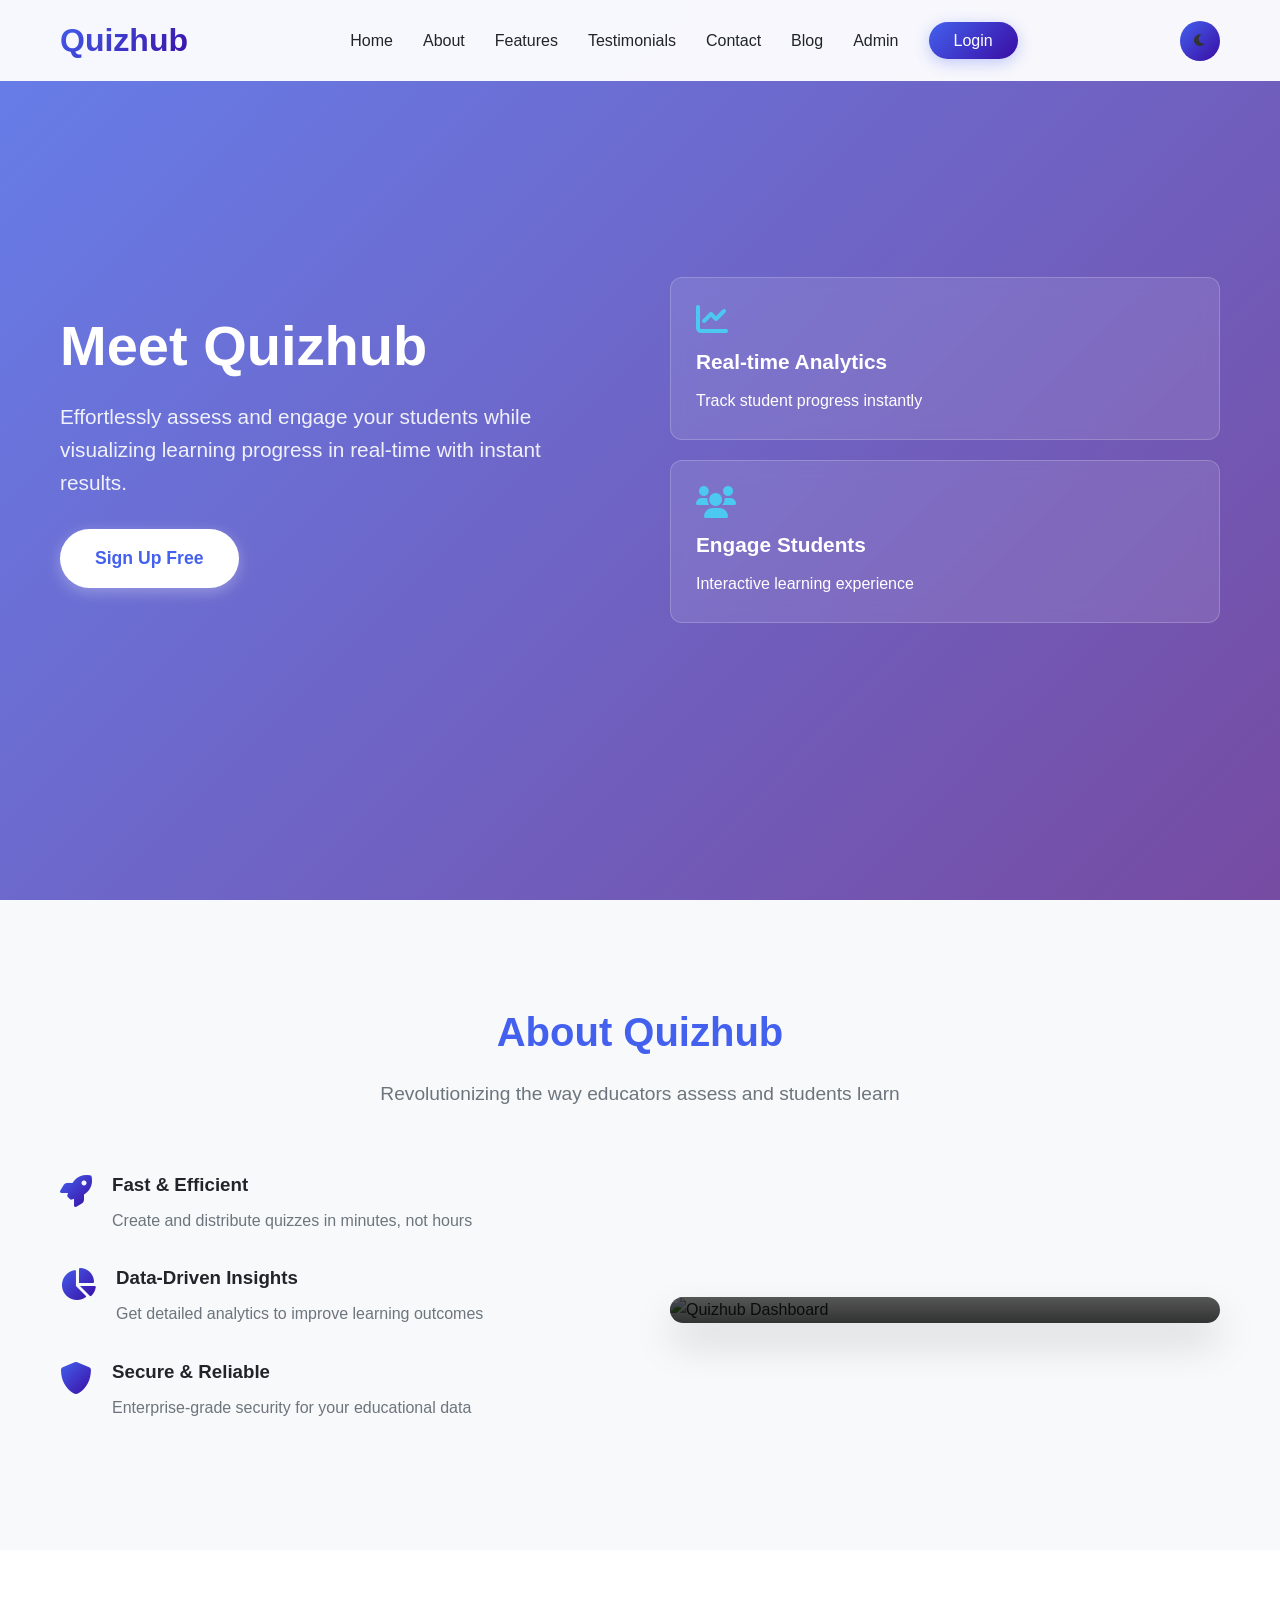
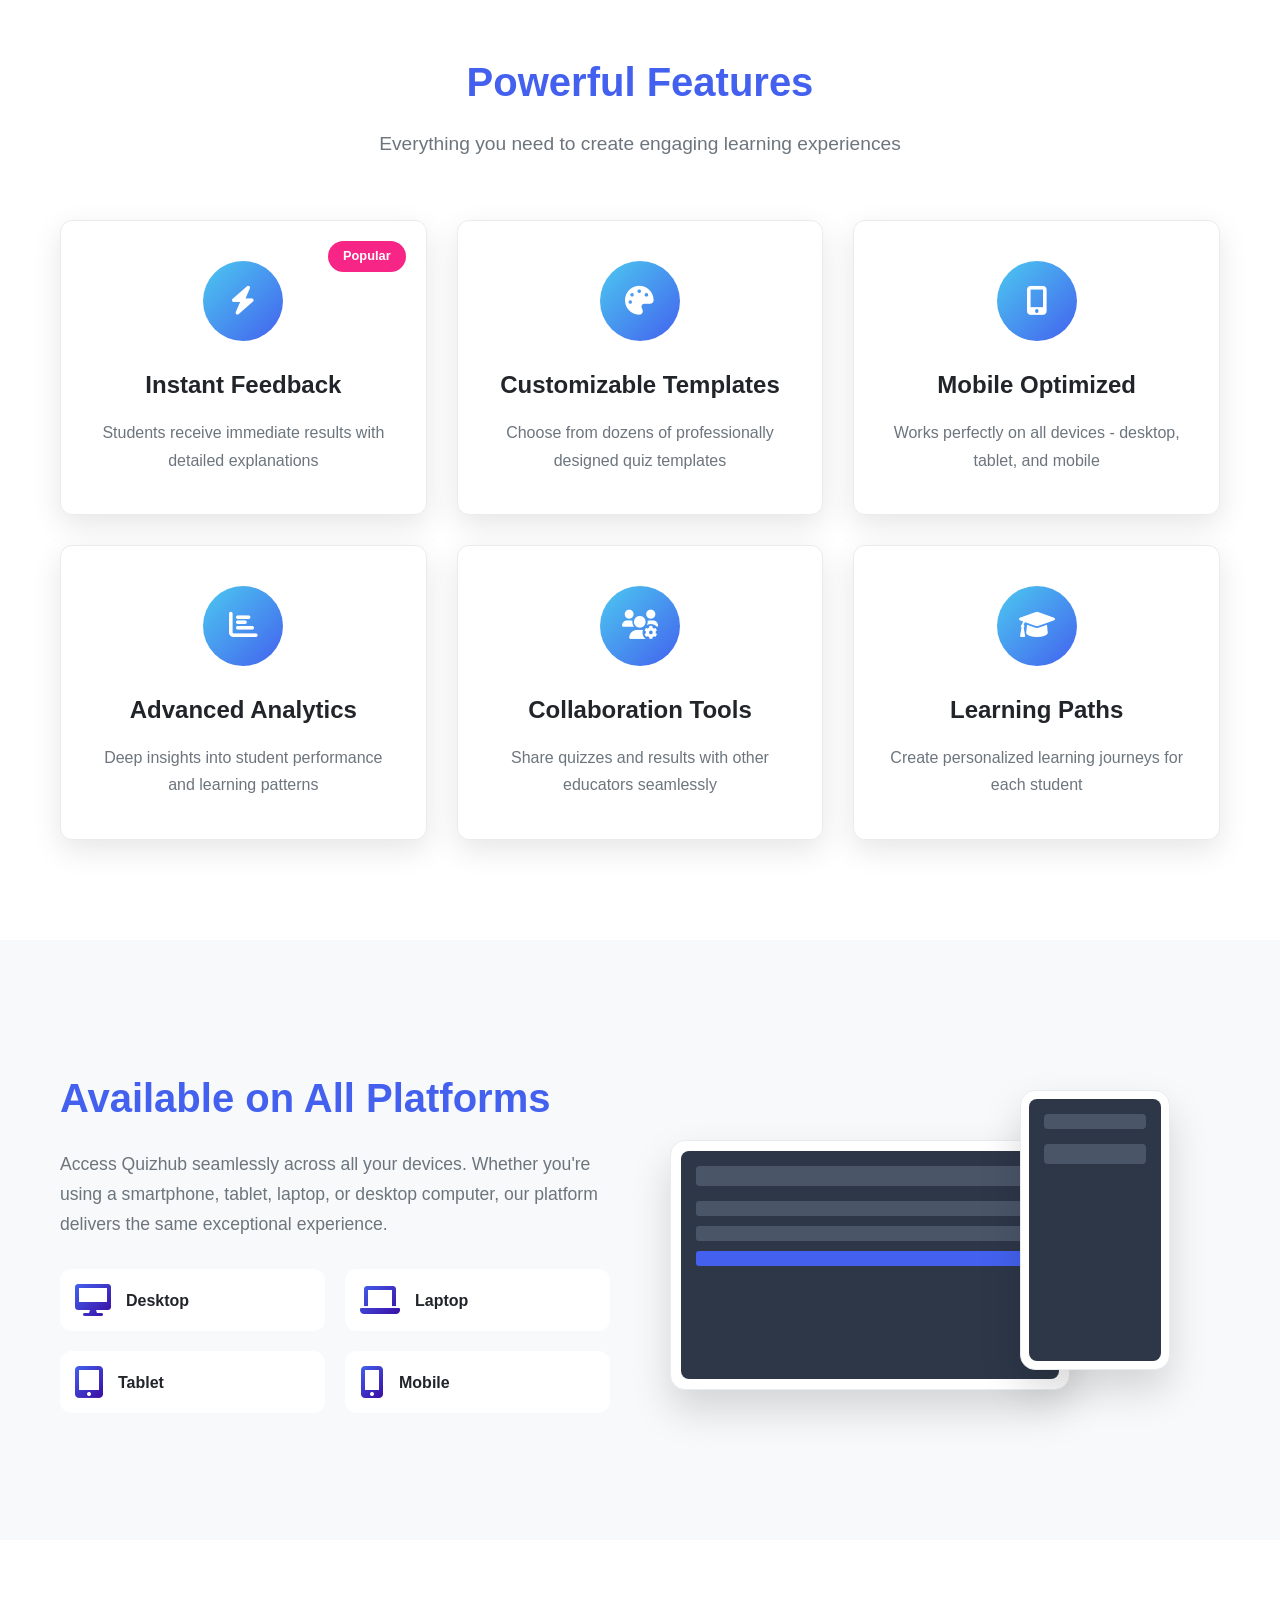
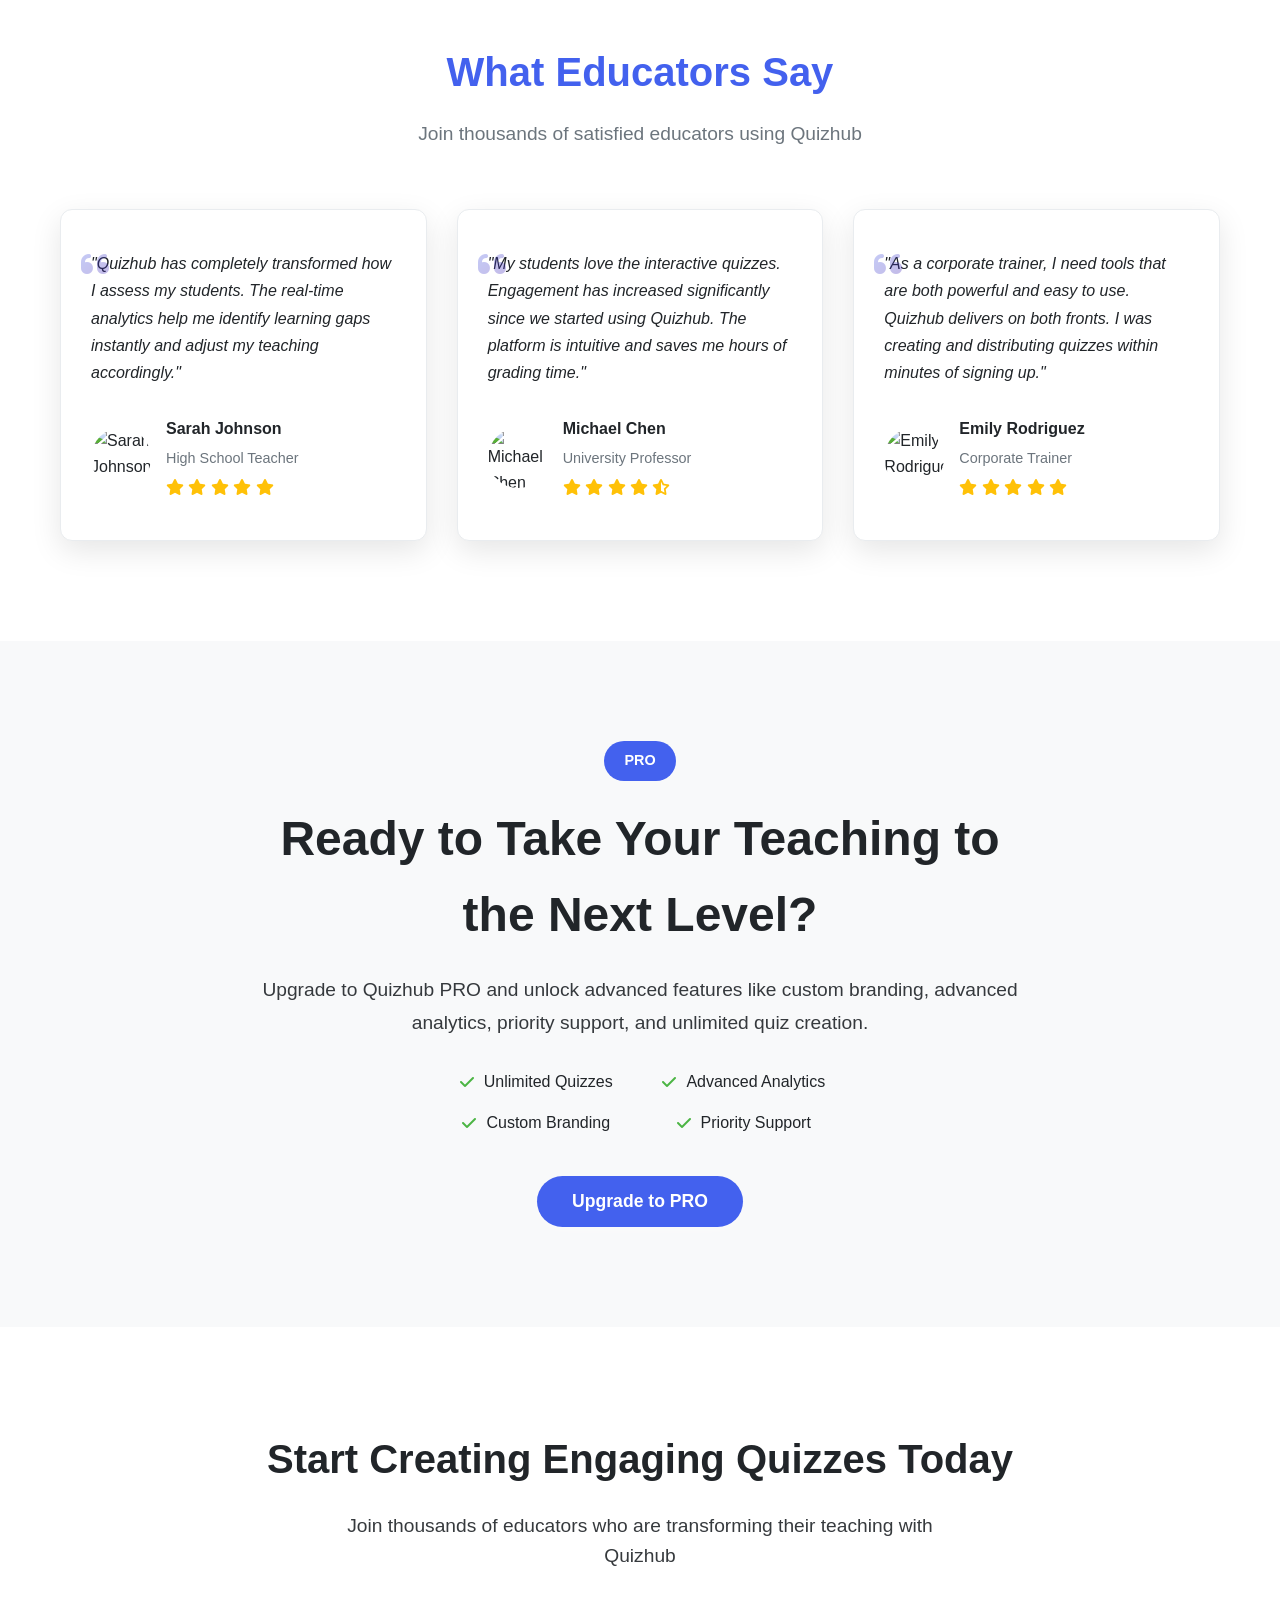
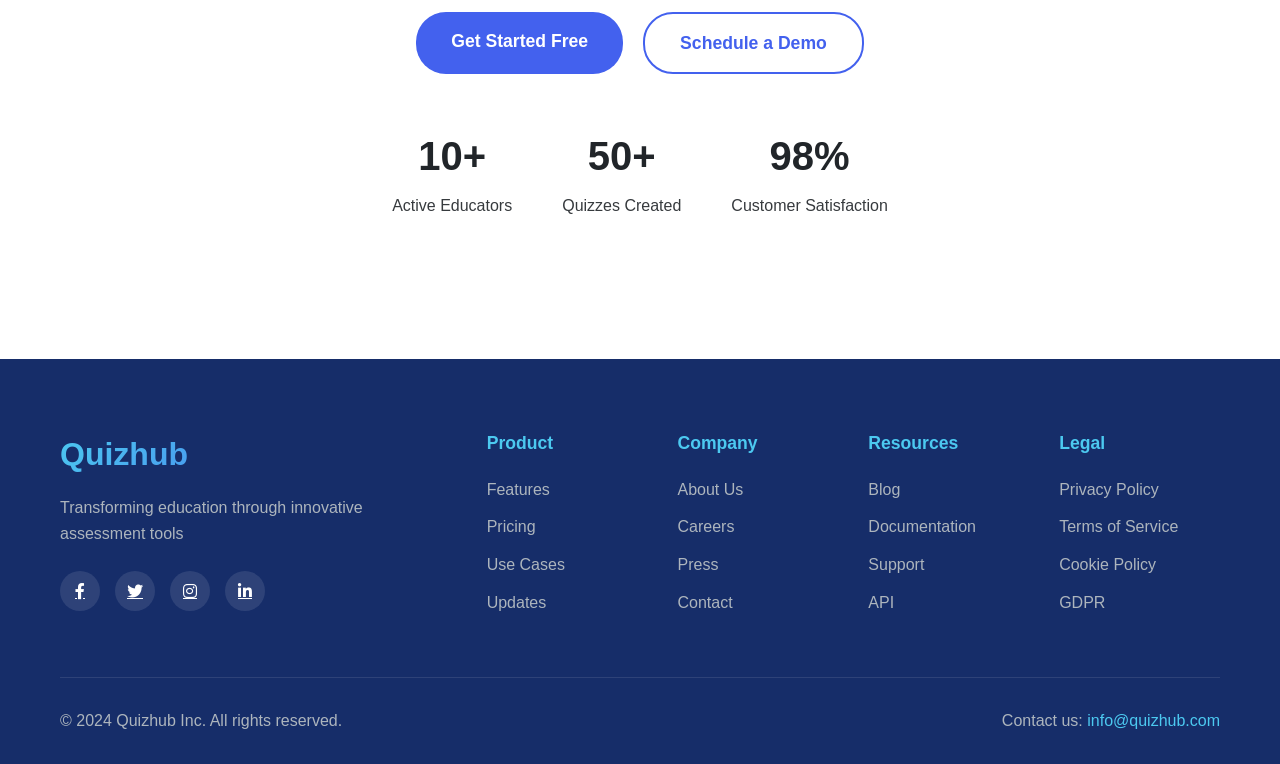
==== index/index.html @ 5fc50572 "Change the design and features of quizportal" ====
<!DOCTYPE html>
<html lang="en">
<head>
    <meta charset="UTF-8">
    <meta name="viewport" content="width=device-width, initial-scale=1.0">
    <title>Quizhub - Your Online Quiz Platform</title>
    <link rel="stylesheet" href="styles.css">
    <link rel="stylesheet" href="https://cdnjs.cloudflare.com/ajax/libs/font-awesome/6.0.0-beta3/css/all.min.css">
</head>
<body>
    <!-- Header Section -->
    <header id="main-header">
        <div class="container">
            <div class="logo">
                <h1>Quizhub</h1>
            </div>
            <nav>
                <ul>
                    <li><a href="#home">Home</a></li>
                    <li><a href="#about">About</a></li>
                    <li><a href="#features">Features</a></li>
                    <li><a href="#testimonials">Testimonials</a></li>
                    <li><a href="#contact">Contact</a></li>
                    <li><a href="blogs.html">Blog</a></li>
                    <li><a href="../admin-login/admin-login.html">Admin</a></li>
                    <li><a href="#" id="loginBtn">Login</a></li>
                </ul>
            </nav>
            <div class="theme-toggle">
                <button id="themeToggle">
                    <i class="fas fa-moon"></i>
                </button>
            </div>
            <div class="mobile-menu">
                <i class="fas fa-bars"></i>
            </div>
        </div>
    </header>

    <!-- Login Modal Structure -->
    <div id="loginModal" class="modal">
        <div class="modal-content">
            <span class="close">&times;</span>
            <h2>Select Login Type</h2>
            <button onclick="window.location.href='../teacher-login/teacher-login.html'">Teacher Login</button>
            <button onclick="window.location.href='../studentlogin/student-login.html'">Student Login</button>
        </div>
    </div>

    <!-- Signup Modal Structure -->
    <div id="signupModal" class="modal">
        <div class="modal-content">
            <span class="close">&times;</span>
            <h2>Select Registration Type</h2>
            <button onclick="window.location.href='../teacher-registration/teacher-registration.html'">Teacher Register</button>
            <button onclick="window.location.href='../studentregistration/student-registration.html'">Student Register</button>
        </div>
    </div>

    <!-- Hero Section -->
    <section class="hero" id="home">
        <div class="hero-overlay"></div>
        <div class="container hero-content">
            <div class="hero-text">
                <h2 class="animate-paragraph">Meet Quizhub</h2>
                <p class="animate-paragraph">Effortlessly assess and engage your students while visualizing learning progress in real-time with instant results.</p>
                <a href="#" class="btn-signup" id="signupBtn">Sign Up Free</a>
            </div>
            <div class="hero-image">
                <div class="floating-card">
                    <i class="fas fa-chart-line"></i>
                    <h3>Real-time Analytics</h3>
                    <p>Track student progress instantly</p>
                </div>
                <div class="floating-card">
                    <i class="fas fa-users"></i>
                    <h3>Engage Students</h3>
                    <p>Interactive learning experience</p>
                </div>
            </div>
        </div>
    </section>

    <!-- About Section -->
    <section class="about section-alt" id="about">
        <div class="container">
            <div class="section-header">
                <h2>About Quizhub</h2>
                <p>Revolutionizing the way educators assess and students learn</p>
            </div>
            <div class="about-content">
                <div class="about-text">
                    <div class="feature-point">
                        <i class="fas fa-rocket"></i>
                        <div>
                            <h3>Fast & Efficient</h3>
                            <p>Create and distribute quizzes in minutes, not hours</p>
                        </div>
                    </div>
                    <div class="feature-point">
                        <i class="fas fa-chart-pie"></i>
                        <div>
                            <h3>Data-Driven Insights</h3>
                            <p>Get detailed analytics to improve learning outcomes</p>
                        </div>
                    </div>
                    <div class="feature-point">
                        <i class="fas fa-shield-alt"></i>
                        <div>
                            <h3>Secure & Reliable</h3>
                            <p>Enterprise-grade security for your educational data</p>
                        </div>
                    </div>
                </div>
                <div class="about-image">
                    <div class="image-container">
                        <img src="https://images.unsplash.com/photo-1580894894513-541e068a3e2b?ixlib=rb-4.0.3&auto=format&fit=crop&w=600&q=80" alt="Quizhub Dashboard">
                        <div class="image-overlay">
                            <div class="stats">
                                <div class="stat">
                                    <h4>10K+</h4>
                                    <p>Active Users</p>
                                </div>
                                <div class="stat">
                                    <h4>95%</h4>
                                    <p>Success Rate</p>
                                </div>
                            </div>
                        </div>
                    </div>
                </div>
            </div>
        </div>
    </section>

    <!-- Features Section -->
    <section class="features" id="features">
        <div class="container">
            <div class="section-header">
                <h2>Powerful Features</h2>
                <p>Everything you need to create engaging learning experiences</p>
            </div>
            <div class="features-grid">
                <div class="feature-card">
                    <div class="feature-icon">
                        <i class="fas fa-bolt"></i>
                    </div>
                    <h3>Instant Feedback</h3>
                    <p>Students receive immediate results with detailed explanations</p>
                    <div class="feature-badge">Popular</div>
                </div>
                <div class="feature-card">
                    <div class="feature-icon">
                        <i class="fas fa-palette"></i>
                    </div>
                    <h3>Customizable Templates</h3>
                    <p>Choose from dozens of professionally designed quiz templates</p>
                </div>
                <div class="feature-card">
                    <div class="feature-icon">
                        <i class="fas fa-mobile-alt"></i>
                    </div>
                    <h3>Mobile Optimized</h3>
                    <p>Works perfectly on all devices - desktop, tablet, and mobile</p>
                </div>
                <div class="feature-card">
                    <div class="feature-icon">
                        <i class="fas fa-chart-bar"></i>
                    </div>
                    <h3>Advanced Analytics</h3>
                    <p>Deep insights into student performance and learning patterns</p>
                </div>
                <div class="feature-card">
                    <div class="feature-icon">
                        <i class="fas fa-users-cog"></i>
                    </div>
                    <h3>Collaboration Tools</h3>
                    <p>Share quizzes and results with other educators seamlessly</p>
                </div>
                <div class="feature-card">
                    <div class="feature-icon">
                        <i class="fas fa-graduation-cap"></i>
                    </div>
                    <h3>Learning Paths</h3>
                    <p>Create personalized learning journeys for each student</p>
                </div>
            </div>
        </div>
    </section>

    <!-- Platform Section -->
    <section class="platform section-alt">
        <div class="container">
            <div class="platform-content">
                <div class="platform-text">
                    <h2>Available on All Platforms</h2>
                    <p>Access Quizhub seamlessly across all your devices. Whether you're using a smartphone, tablet, laptop, or desktop computer, our platform delivers the same exceptional experience.</p>
                    <div class="platform-icons">
                        <div class="platform-icon">
                            <i class="fas fa-desktop"></i>
                            <span>Desktop</span>
                        </div>
                        <div class="platform-icon">
                            <i class="fas fa-laptop"></i>
                            <span>Laptop</span>
                        </div>
                        <div class="platform-icon">
                            <i class="fas fa-tablet-alt"></i>
                            <span>Tablet</span>
                        </div>
                        <div class="platform-icon">
                            <i class="fas fa-mobile-alt"></i>
                            <span>Mobile</span>
                        </div>
                    </div>
                </div>
                <div class="platform-image">
                    <div class="device-showcase">
                        <div class="device laptop">
                            <div class="screen">
                                <div class="screen-content">
                                    <div class="app-bar"></div>
                                    <div class="content">
                                        <div class="quiz-item"></div>
                                        <div class="quiz-item"></div>
                                        <div class="quiz-item active"></div>
                                    </div>
                                </div>
                            </div>
                        </div>
                        <div class="device mobile">
                            <div class="screen">
                                <div class="screen-content">
                                    <div class="mobile-header"></div>
                                    <div class="mobile-content">
                                        <div class="mobile-quiz"></div>
                                    </div>
                                </div>
                            </div>
                        </div>
                    </div>
                </div>
            </div>
        </div>
    </section>

    <!-- Testimonials Section -->
    <section class="testimonials" id="testimonials">
        <div class="container">
            <div class="section-header">
                <h2>What Educators Say</h2>
                <p>Join thousands of satisfied educators using Quizhub</p>
            </div>
            <div class="testimonials-grid">
                <div class="testimonial-card">
                    <div class="testimonial-content">
                        <div class="quote-icon">
                            <i class="fas fa-quote-left"></i>
                        </div>
                        <p>"Quizhub has completely transformed how I assess my students. The real-time analytics help me identify learning gaps instantly and adjust my teaching accordingly."</p>
                    </div>
                    <div class="testimonial-author">
                        <div class="author-avatar">
                            <img src="https://images.unsplash.com/photo-1494790108755-2616b612b786?ixlib=rb-4.0.3&auto=format&fit=crop&w=100&q=80" alt="Sarah Johnson">
                        </div>
                        <div class="author-info">
                            <h4>Sarah Johnson</h4>
                            <p>High School Teacher</p>
                            <div class="rating">
                                <i class="fas fa-star"></i>
                                <i class="fas fa-star"></i>
                                <i class="fas fa-star"></i>
                                <i class="fas fa-star"></i>
                                <i class="fas fa-star"></i>
                            </div>
                        </div>
                    </div>
                </div>
                <div class="testimonial-card">
                    <div class="testimonial-content">
                        <div class="quote-icon">
                            <i class="fas fa-quote-left"></i>
                        </div>
                        <p>"My students love the interactive quizzes. Engagement has increased significantly since we started using Quizhub. The platform is intuitive and saves me hours of grading time."</p>
                    </div>
                    <div class="testimonial-author">
                        <div class="author-avatar">
                            <img src="https://images.unsplash.com/photo-1472099645785-5658abf4ff4e?ixlib=rb-4.0.3&auto=format&fit=crop&w=100&q=80" alt="Michael Chen">
                        </div>
                        <div class="author-info">
                            <h4>Michael Chen</h4>
                            <p>University Professor</p>
                            <div class="rating">
                                <i class="fas fa-star"></i>
                                <i class="fas fa-star"></i>
                                <i class="fas fa-star"></i>
                                <i class="fas fa-star"></i>
                                <i class="fas fa-star-half-alt"></i>
                            </div>
                        </div>
                    </div>
                </div>
                <div class="testimonial-card">
                    <div class="testimonial-content">
                        <div class="quote-icon">
                            <i class="fas fa-quote-left"></i>
                        </div>
                        <p>"As a corporate trainer, I need tools that are both powerful and easy to use. Quizhub delivers on both fronts. I was creating and distributing quizzes within minutes of signing up."</p>
                    </div>
                    <div class="testimonial-author">
                        <div class="author-avatar">
                            <img src="https://images.unsplash.com/photo-1438761681033-6461ffad8d80?ixlib=rb-4.0.3&auto=format&fit=crop&w=100&q=80" alt="Emily Rodriguez">
                        </div>
                        <div class="author-info">
                            <h4>Emily Rodriguez</h4>
                            <p>Corporate Trainer</p>
                            <div class="rating">
                                <i class="fas fa-star"></i>
                                <i class="fas fa-star"></i>
                                <i class="fas fa-star"></i>
                                <i class="fas fa-star"></i>
                                <i class="fas fa-star"></i>
                            </div>
                        </div>
                    </div>
                </div>
            </div>
        </div>
    </section>

    <!-- Pro Section -->
    <section class="pro-section">
        <div class="pro-overlay"></div>
        <div class="container">
            <div class="pro-content">
                <div class="pro-badge">PRO</div>
                <h1>Ready to Take Your Teaching to the Next Level?</h1>
                <p>Upgrade to Quizhub PRO and unlock advanced features like custom branding, advanced analytics, priority support, and unlimited quiz creation.</p>
                <div class="pro-features">
                    <div class="pro-feature">
                        <i class="fas fa-check"></i>
                        <span>Unlimited Quizzes</span>
                    </div>
                    <div class="pro-feature">
                        <i class="fas fa-check"></i>
                        <span>Advanced Analytics</span>
                    </div>
                    <div class="pro-feature">
                        <i class="fas fa-check"></i>
                        <span>Custom Branding</span>
                    </div>
                    <div class="pro-feature">
                        <i class="fas fa-check"></i>
                        <span>Priority Support</span>
                    </div>
                </div>
                <button class="contact-button">Upgrade to PRO</button>
            </div>
        </div>
    </section>

    <!-- CTA Section -->
    <section class="cta-section">
        <div class="container">
            <div class="cta-content">
                <h2>Start Creating Engaging Quizzes Today</h2>
                <p>Join thousands of educators who are transforming their teaching with Quizhub</p>
                <div class="cta-buttons">
                    <a href="#" class="btn-primary">Get Started Free</a>
                    <a href="#" class="btn-secondary">Schedule a Demo</a>
                </div>
                <div class="cta-stats">
                    <div class="stat">
                        <h3>10,000+</h3>
                        <p>Active Educators</p>
                    </div>
                    <div class="stat">
                        <h3>50,000+</h3>
                        <p>Quizzes Created</p>
                    </div>
                    <div class="stat">
                        <h3>98%</h3>
                        <p>Customer Satisfaction</p>
                    </div>
                </div>
            </div>
        </div>
    </section>

    <!-- Footer Section -->
    <footer id="contact">
        <div class="container footer-content">
            <div class="footer-main">
                <div class="footer-brand">
                    <h3>Quizhub</h3>
                    <p>Transforming education through innovative assessment tools</p>
                    <div class="social-media">
                        <a href="#"><i class="fab fa-facebook-f"></i></a>
                        <a href="#"><i class="fab fa-twitter"></i></a>
                        <a href="#"><i class="fab fa-instagram"></i></a>
                        <a href="#"><i class="fab fa-linkedin-in"></i></a>
                    </div>
                </div>
                <div class="footer-links">
                    <div class="link-group">
                        <h4>Product</h4>
                        <ul>
                            <li><a href="#">Features</a></li>
                            <li><a href="#">Pricing</a></li>
                            <li><a href="#">Use Cases</a></li>
                            <li><a href="#">Updates</a></li>
                        </ul>
                    </div>
                    <div class="link-group">
                        <h4>Company</h4>
                        <ul>
                            <li><a href="#">About Us</a></li>
                            <li><a href="#">Careers</a></li>
                            <li><a href="#">Press</a></li>
                            <li><a href="#">Contact</a></li>
                        </ul>
                    </div>
                    <div class="link-group">
                        <h4>Resources</h4>
                        <ul>
                            <li><a href="#">Blog</a></li>
                            <li><a href="#">Documentation</a></li>
                            <li><a href="#">Support</a></li>
                            <li><a href="#">API</a></li>
                        </ul>
                    </div>
                    <div class="link-group">
                        <h4>Legal</h4>
                        <ul>
                            <li><a href="#">Privacy Policy</a></li>
                            <li><a href="#">Terms of Service</a></li>
                            <li><a href="#">Cookie Policy</a></li>
                            <li><a href="#">GDPR</a></li>
                        </ul>
                    </div>
                </div>
            </div>
            <div class="footer-bottom">
                <p>&copy; 2024 Quizhub Inc. All rights reserved.</p>
                <div class="footer-contact">
                    <p>Contact us: <a href="mailto:info@quizhub.com">info@quizhub.com</a></p>
                </div>
            </div>
        </div>
    </footer>

    <script src="script.js"></script>
</body>
</html>
---- index/styles.css ----
/* ===== CSS VARIABLES ===== */
:root {
    /* Light Theme */
    --primary: #4361ee;
    --primary-dark: #3a0ca3;
    --secondary: #f72585;
    --accent: #4cc9f0;
    --light: #f8f9fa;
    --dark: #212529;
    --gray: #6c757d;
    --success: #4bb543;
    --gradient: linear-gradient(135deg, #4361ee 0%, #3a0ca3 100%);
    --gradient-light: linear-gradient(135deg, #4cc9f0 0%, #4361ee 100%);
    --gradient-hero: linear-gradient(135deg, #667eea 0%, #764ba2 100%);
    --shadow: 0 10px 30px rgba(0, 0, 0, 0.1);
    --shadow-lg: 0 20px 40px rgba(0, 0, 0, 0.15);
    --radius: 12px;
    --radius-lg: 20px;
    --bg-color: #ffffff;
    --text-color: #212529;
    --section-bg: #f8f9fa;
    --card-bg: #ffffff;
    --header-bg: rgba(255, 255, 255, 0.95);
    --footer-bg: #162D69;
    --border-color: #e9ecef;
}

[data-theme="dark"] {
    --primary: #4cc9f0;
    --primary-dark: #4361ee;
    --secondary: #f72585;
    --accent: #4cc9f0;
    --light: #121212;
    --dark: #f8f9fa;
    --gray: #adb5bd;
    --bg-color: #1a1a1a;
    --text-color: #f8f9fa;
    --section-bg: #2d2d2d;
    --card-bg: #2d2d2d;
    --header-bg: rgba(26, 26, 26, 0.95);
    --footer-bg: #0d1b44;
    --border-color: #404040;
    --hero-gradient: linear-gradient(135deg, #1a1a1a 0%, #0d1b44 100%);
}

:root {
    --hero-gradient: var(--gradient-hero);
}

/* ===== BASE STYLES ===== */
* {
    margin: 0;
    padding: 0;
    box-sizing: border-box;
}

html {
    scroll-behavior: smooth;
}

body {
    font-family: 'Poppins', sans-serif;
    line-height: 1.6;
    color: var(--text-color);
    background-color: var(--bg-color);
    transition: all 0.3s ease;
}

.container {
    max-width: 1200px;
    margin: 0 auto;
    padding: 0 20px;
}

/* ===== HEADER & NAVIGATION ===== */
#main-header {
    background-color: var(--header-bg);
    box-shadow: var(--shadow);
    position: fixed;
    top: 0;
    left: 0;
    right: 0;
    z-index: 1000;
    backdrop-filter: blur(10px);
    transition: all 0.3s ease;
}

#main-header .container {
    display: flex;
    justify-content: space-between;
    align-items: center;
    padding: 15px 20px;
}

.logo h1 {
    background: var(--gradient);
    -webkit-background-clip: text;
    -webkit-text-fill-color: transparent;
    font-size: 2rem;
    font-weight: 700;
}

nav ul {
    list-style: none;
    display: flex;
    gap: 30px;
}

nav ul li a {
    text-decoration: none;
    color: var(--text-color);
    font-weight: 500;
    position: relative;
    padding: 8px 0;
    transition: all 0.3s ease;
}

nav ul li a::after {
    content: '';
    position: absolute;
    width: 0;
    height: 2px;
    bottom: 0;
    left: 0;
    background: var(--gradient);
    transition: width 0.3s ease;
}

nav ul li a:hover {
    color: var(--primary);
}

nav ul li a:hover::after {
    width: 100%;
}

#loginBtn {
    background: var(--gradient);
    color: white;
    padding: 10px 25px;
    border-radius: 30px;
    font-weight: 500;
    transition: all 0.3s ease;
    box-shadow: 0 4px 15px rgba(67, 97, 238, 0.3);
}

#loginBtn:hover {
    transform: translateY(-2px);
    box-shadow: 0 6px 20px rgba(67, 97, 238, 0.4);
}

.theme-toggle button {
    background: var(--gradient);
    color: white;
    border: none;
    width: 40px;
    height: 40px;
    border-radius: 50%;
    cursor: pointer;
    transition: all 0.3s ease;
    display: flex;
    align-items: center;
    justify-content: center;
}

.theme-toggle button:hover {
    transform: rotate(30deg);
}

.mobile-menu {
    display: none;
    font-size: 1.5rem;
    cursor: pointer;
    color: var(--text-color);
}

nav ul.show {
    display: flex;
    flex-direction: column;
    position: absolute;
    top: 100%;
    left: 0;
    right: 0;
    background-color: var(--header-bg);
    padding: 20px;
    box-shadow: var(--shadow);
    gap: 15px;
    text-align: center;
}

/* ===== MODAL STYLES ===== */
.modal {
    display: none;
    position: fixed;
    z-index: 2000;
    left: 0;
    top: 0;
    width: 100%;
    height: 100%;
    background-color: rgba(0, 0, 0, 0.5);
    backdrop-filter: blur(5px);
}

.modal-content {
    background-color: var(--card-bg);
    margin: 10% auto;
    padding: 40px;
    border-radius: var(--radius-lg);
    width: 90%;
    max-width: 450px;
    text-align: center;
    box-shadow: var(--shadow-lg);
    position: relative;
    animation: modalFadeIn 0.3s ease;
}

@keyframes modalFadeIn {
    from {
        opacity: 0;
        transform: translateY(-50px);
    }

    to {
        opacity: 1;
        transform: translateY(0);
    }
}

.modal-content h2 {
    margin-bottom: 30px;
    color: var(--primary);
    font-weight: 600;
}

.modal-content button {
    background: var(--gradient);
    color: white;
    padding: 12px 30px;
    border: none;
    border-radius: 30px;
    cursor: pointer;
    margin: 10px;
    font-size: 1rem;
    font-weight: 500;
    transition: all 0.3s ease;
    width: 200px;
    box-shadow: 0 4px 15px rgba(67, 97, 238, 0.3);
}

.modal-content button:hover {
    transform: translateY(-3px);
    box-shadow: 0 6px 20px rgba(67, 97, 238, 0.4);
}

.close {
    color: var(--gray);
    position: absolute;
    top: 15px;
    right: 20px;
    font-size: 28px;
    font-weight: bold;
    cursor: pointer;
    transition: color 0.3s ease;
}

.close:hover {
    color: var(--primary);
}

/* ===== HERO SECTION ===== */
.hero {
    background: var(--hero-gradient);
    min-height: 100vh;
    display: flex;
    align-items: center;
    position: relative;
    overflow: hidden;
}

.hero::before {
    content: '';
    position: absolute;
    top: 0;
    left: 0;
    right: 0;
    bottom: 0;
    background: url('https://images.unsplash.com/photo-1559757148-5c350d0d3c56?ixlib=rb-4.0.3&auto=format&fit=crop&w=2000&q=80');
    background-size: cover;
    background-position: center;
    opacity: 0.1;
}

.hero-content {
    display: grid;
    grid-template-columns: 1fr 1fr;
    gap: 60px;
    align-items: center;
    position: relative;
    z-index: 2;
}

.hero-text h2 {
    font-size: 3.5rem;
    color: white;
    margin-bottom: 20px;
    font-weight: 700;
    line-height: 1.2;
}

.hero-text p {
    font-size: 1.3rem;
    color: rgba(255, 255, 255, 0.9);
    margin-bottom: 30px;
    line-height: 1.6;
}

.btn-signup {
    background: white;
    color: var(--primary);
    padding: 15px 35px;
    border: none;
    text-decoration: none;
    font-size: 1.1rem;
    font-weight: 600;
    border-radius: 30px;
    display: inline-block;
    transition: all 0.3s ease;
    box-shadow: 0 4px 15px rgba(255, 255, 255, 0.3);
}

.btn-signup:hover {
    transform: translateY(-3px);
    box-shadow: 0 6px 20px rgba(255, 255, 255, 0.4);
}

.hero-image {
    display: flex;
    flex-direction: column;
    gap: 20px;
}

.floating-card {
    background: rgba(255, 255, 255, 0.1);
    backdrop-filter: blur(10px);
    padding: 25px;
    border-radius: var(--radius);
    border: 1px solid rgba(255, 255, 255, 0.2);
    color: white;
    transition: all 0.3s ease;
}

.floating-card:hover {
    transform: translateY(-5px);
    background: rgba(255, 255, 255, 0.15);
}

.floating-card i {
    font-size: 2rem;
    margin-bottom: 10px;
    color: var(--accent);
}

.floating-card h3 {
    margin-bottom: 10px;
    font-size: 1.3rem;
}

/* ===== SECTION STYLES ===== */
section {
    padding: 100px 0;
}

.section-alt {
    background-color: var(--section-bg);
}

.section-header {
    text-align: center;
    margin-bottom: 60px;
}

.section-header h2 {
    font-size: 2.5rem;
    color: var(--primary);
    margin-bottom: 15px;
    font-weight: 700;
}

.section-header p {
    font-size: 1.2rem;
    color: var(--gray);
    max-width: 600px;
    margin: 0 auto;
}

/* ===== ABOUT SECTION ===== */
.about-content {
    display: grid;
    grid-template-columns: 1fr 1fr;
    gap: 60px;
    align-items: center;
}

.feature-point {
    display: flex;
    gap: 20px;
    margin-bottom: 30px;
    align-items: flex-start;
}

.feature-point i {
    background: var(--gradient);
    -webkit-background-clip: text;
    -webkit-text-fill-color: transparent;
    font-size: 2rem;
    margin-top: 5px;
}

.feature-point h3 {
    margin-bottom: 8px;
    color: var(--text-color);
}

.feature-point p {
    color: var(--gray);
}

.image-container {
    position: relative;
    border-radius: var(--radius-lg);
    overflow: hidden;
    box-shadow: var(--shadow-lg);
}

.image-container img {
    width: 100%;
    height: auto;
    display: block;
}

.image-overlay {
    position: absolute;
    bottom: 0;
    left: 0;
    right: 0;
    background: linear-gradient(transparent, rgba(0, 0, 0, 0.8));
    color: white;
    padding: 30px;
}

.stats {
    display: flex;
    gap: 30px;
}

.stat h4 {
    font-size: 2rem;
    margin-bottom: 5px;
}

.stat p {
    font-size: 0.9rem;
    opacity: 0.8;
}

/* ===== FEATURES SECTION ===== */
.features-grid {
    display: grid;
    grid-template-columns: repeat(auto-fit, minmax(350px, 1fr));
    gap: 30px;
}

.feature-card {
    background: var(--card-bg);
    padding: 40px 30px;
    border-radius: var(--radius);
    text-align: center;
    box-shadow: var(--shadow);
    transition: all 0.3s ease;
    position: relative;
    border: 1px solid var(--border-color);
}

.feature-card:hover {
    transform: translateY(-10px);
    box-shadow: var(--shadow-lg);
}

.feature-icon {
    width: 80px;
    height: 80px;
    background: var(--gradient-light);
    border-radius: 50%;
    display: flex;
    align-items: center;
    justify-content: center;
    margin: 0 auto 25px;
    color: white;
    font-size: 1.8rem;
}

.feature-card h3 {
    font-size: 1.5rem;
    margin-bottom: 15px;
    color: var(--text-color);
}

.feature-card p {
    color: var(--gray);
    line-height: 1.7;
}

.feature-badge {
    position: absolute;
    top: 20px;
    right: 20px;
    background: var(--secondary);
    color: white;
    padding: 5px 15px;
    border-radius: 20px;
    font-size: 0.8rem;
    font-weight: 600;
}

/* ===== PLATFORM SECTION ===== */
.platform-content {
    display: grid;
    grid-template-columns: 1fr 1fr;
    gap: 60px;
    align-items: center;
}

.platform-text h2 {
    font-size: 2.5rem;
    color: var(--primary);
    margin-bottom: 20px;
}

.platform-text p {
    font-size: 1.1rem;
    color: var(--gray);
    margin-bottom: 30px;
    line-height: 1.7;
}

.platform-icons {
    display: grid;
    grid-template-columns: repeat(2, 1fr);
    gap: 20px;
}

.platform-icon {
    display: flex;
    align-items: center;
    gap: 15px;
    padding: 15px;
    background: var(--card-bg);
    border-radius: var(--radius);
    transition: all 0.3s ease;
}

.platform-icon:hover {
    transform: translateY(-3px);
    box-shadow: var(--shadow);
}

.platform-icon i {
    font-size: 2rem;
    background: var(--gradient);
    -webkit-background-clip: text;
    -webkit-text-fill-color: transparent;
}

.platform-icon span {
    font-weight: 600;
    color: var(--text-color);
}

.device-showcase {
    position: relative;
    height: 400px;
}

.device {
    position: absolute;
    border-radius: 15px;
    background: var(--card-bg);
    box-shadow: var(--shadow-lg);
}

.device.laptop {
    width: 400px;
    height: 250px;
    bottom: 50px;
    left: 0;
    padding: 10px;
    border: 1px solid var(--border-color);
}

.device.laptop .screen {
    width: 100%;
    height: 100%;
    background: #2d3748;
    border-radius: 8px;
    overflow: hidden;
}

.device.mobile {
    width: 150px;
    height: 280px;
    top: 50px;
    right: 50px;
    padding: 8px;
    border: 1px solid var(--border-color);
}

.device.mobile .screen {
    width: 100%;
    height: 100%;
    background: #2d3748;
    border-radius: 8px;
    overflow: hidden;
}

.screen-content {
    padding: 15px;
    color: white;
}

.app-bar {
    height: 20px;
    background: #4a5568;
    border-radius: 4px;
    margin-bottom: 15px;
}

.content {
    display: flex;
    flex-direction: column;
    gap: 10px;
}

.quiz-item {
    height: 15px;
    background: #4a5568;
    border-radius: 3px;
}

.quiz-item.active {
    background: var(--primary);
}

.mobile-header {
    height: 15px;
    background: #4a5568;
    border-radius: 4px;
    margin-bottom: 15px;
}

.mobile-content {
    display: flex;
    flex-direction: column;
    gap: 10px;
}

.mobile-quiz {
    height: 20px;
    background: #4a5568;
    border-radius: 4px;
}

/* ===== TESTIMONIALS SECTION ===== */
.testimonials-grid {
    display: grid;
    grid-template-columns: repeat(auto-fit, minmax(350px, 1fr));
    gap: 30px;
}

.testimonial-card {
    background: var(--card-bg);
    padding: 40px 30px;
    border-radius: var(--radius);
    box-shadow: var(--shadow);
    transition: all 0.3s ease;
    border: 1px solid var(--border-color);
}

.testimonial-card:hover {
    transform: translateY(-5px);
    box-shadow: var(--shadow-lg);
}

.testimonial-content {
    position: relative;
    margin-bottom: 30px;
}

.quote-icon {
    position: absolute;
    top: -10px;
    left: -10px;
    background: var(--gradient);
    -webkit-background-clip: text;
    -webkit-text-fill-color: transparent;
    font-size: 2rem;
    opacity: 0.3;
}

.testimonial-content p {
    font-style: italic;
    line-height: 1.7;
    color: var(--text-color);
}

.testimonial-author {
    display: flex;
    align-items: center;
    gap: 15px;
}

.author-avatar {
    width: 60px;
    height: 60px;
    border-radius: 50%;
    overflow: hidden;
}

.author-avatar img {
    width: 100%;
    height: 100%;
    object-fit: cover;
}

.author-info h4 {
    margin-bottom: 5px;
    color: var(--text-color);
}

.author-info p {
    color: var(--gray);
    font-size: 0.9rem;
    margin-bottom: 5px;
}

.rating {
    color: #ffc107;
}

/* ===== PRO SECTION ===== */
.pro-section {
    background: var(--hero-gradient);
    position: relative;
    color: white;
    text-align: center;
    overflow: hidden;
}

[data-theme="light"] .pro-section {
    background: var(--section-bg);
    color: var(--text-color);
}

[data-theme="light"] .pro-badge {
    background: var(--primary);
    color: white;
}

[data-theme="light"] .pro-feature {
    color: var(--text-color);
}

[data-theme="light"] .contact-button {
    background: var(--primary);
    color: white;
}

.pro-section::before {
    content: '';
    position: absolute;
    top: 0;
    left: 0;
    right: 0;
    bottom: 0;
    background: url('https://images.unsplash.com/photo-1552664730-d307ca884978?ixlib=rb-4.0.3&auto=format&fit=crop&w=2000&q=80');
    background-size: cover;
    background-position: center;
    opacity: 0.1;
}

.pro-content {
    position: relative;
    z-index: 2;
    max-width: 800px;
    margin: 0 auto;
}

.pro-badge {
    background: rgba(255, 255, 255, 0.2);
    color: white;
    padding: 8px 20px;
    border-radius: 20px;
    font-size: 0.9rem;
    font-weight: 600;
    display: inline-block;
    margin-bottom: 20px;
    backdrop-filter: blur(10px);
}

.pro-content h1 {
    font-size: 3rem;
    margin-bottom: 20px;
    font-weight: 700;
}

.pro-content p {
    font-size: 1.2rem;
    margin-bottom: 30px;
    opacity: 0.9;
    line-height: 1.7;
}

.pro-features {
    display: grid;
    grid-template-columns: repeat(2, 1fr);
    gap: 15px;
    margin-bottom: 40px;
    max-width: 400px;
    margin-left: auto;
    margin-right: auto;
}

.pro-feature {
    display: flex;
    align-items: center;
    gap: 10px;
    justify-content: center;
}

.pro-feature i {
    color: #4bb543;
}

.contact-button {
    background: white;
    color: var(--primary);
    padding: 15px 35px;
    border: none;
    border-radius: 30px;
    font-size: 1.1rem;
    font-weight: 600;
    cursor: pointer;
    transition: all 0.3s ease;
    box-shadow: 0 4px 15px rgba(255, 255, 255, 0.3);
}

.contact-button:hover {
    transform: translateY(-3px);
    box-shadow: 0 6px 20px rgba(255, 255, 255, 0.4);
}

/* ===== CTA SECTION ===== */
.cta-section {
    background: var(--hero-gradient);
    color: white;
    text-align: center;
}

[data-theme="light"] .cta-section {
    background: var(--bg-color);
    color: var(--text-color);
}

[data-theme="light"] .btn-primary {
    background: var(--primary);
    color: white;
}

[data-theme="light"] .btn-secondary {
    border-color: var(--primary);
    color: var(--primary);
}

.cta-content h2 {
    font-size: 2.5rem;
    margin-bottom: 20px;
    font-weight: 700;
}

.cta-content p {
    font-size: 1.2rem;
    margin-bottom: 40px;
    opacity: 0.9;
    max-width: 600px;
    margin-left: auto;
    margin-right: auto;
}

.cta-buttons {
    display: flex;
    justify-content: center;
    gap: 20px;
    margin-bottom: 50px;
    flex-wrap: wrap;
}

.btn-primary,
.btn-secondary {
    padding: 15px 35px;
    border-radius: 30px;
    font-size: 1.1rem;
    font-weight: 600;
    text-decoration: none;
    transition: all 0.3s ease;
    display: inline-block;
}

.btn-primary {
    background: white;
    color: var(--primary);
    box-shadow: 0 4px 15px rgba(255, 255, 255, 0.3);
}

.btn-primary:hover {
    transform: translateY(-3px);
    box-shadow: 0 6px 20px rgba(255, 255, 255, 0.4);
}

.btn-secondary {
    background: transparent;
    color: white;
    border: 2px solid white;
}

.btn-secondary:hover {
    background: white;
    color: var(--primary);
    transform: translateY(-3px);
}

.cta-stats {
    display: flex;
    justify-content: center;
    gap: 50px;
    flex-wrap: wrap;
}

.stat {
    text-align: center;
}

.stat h3 {
    font-size: 2.5rem;
    margin-bottom: 5px;
    font-weight: 700;
}

.stat p {
    font-size: 1rem;
    opacity: 0.9;
}

/* ===== FOOTER ===== */
footer {
    background: var(--footer-bg);
    color: white;
    padding: 70px 0 30px;
}

.footer-main {
    display: grid;
    grid-template-columns: 1fr 2fr;
    gap: 60px;
    margin-bottom: 50px;
}

.footer-brand h3 {
    font-size: 2rem;
    margin-bottom: 15px;
    background: var(--gradient-light);
    -webkit-background-clip: text;
    -webkit-text-fill-color: transparent;
}

.footer-brand p {
    color: #adb5bd;
    margin-bottom: 25px;
    line-height: 1.6;
}

.social-media {
    display: flex;
    gap: 15px;
}

.social-media a {
    color: white;
    width: 40px;
    height: 40px;
    border-radius: 50%;
    background: rgba(255, 255, 255, 0.1);
    display: flex;
    align-items: center;
    justify-content: center;
    transition: all 0.3s ease;
}

.social-media a:hover {
    background: var(--primary);
    transform: translateY(-3px);
}

.footer-links {
    display: grid;
    grid-template-columns: repeat(4, 1fr);
    gap: 30px;
}

.link-group h4 {
    color: var(--accent);
    margin-bottom: 20px;
    font-size: 1.1rem;
}

.link-group ul {
    list-style: none;
}

.link-group ul li {
    margin-bottom: 12px;
}

.link-group ul li a {
    color: #adb5bd;
    text-decoration: none;
    transition: color 0.3s ease;
}

.link-group ul li a:hover {
    color: white;
}

.footer-bottom {
    display: flex;
    justify-content: space-between;
    align-items: center;
    padding-top: 30px;
    border-top: 1px solid rgba(255, 255, 255, 0.1);
    flex-wrap: wrap;
    gap: 20px;
}

.footer-bottom p {
    color: #adb5bd;
}

.footer-contact a {
    color: var(--accent);
    text-decoration: none;
}

/* ===== RESPONSIVE DESIGN ===== */
@media (max-width: 1024px) {

    .hero-content,
    .about-content,
    .platform-content {
        grid-template-columns: 1fr;
        gap: 40px;
    }

    .footer-main {
        grid-template-columns: 1fr;
        gap: 40px;
    }

    .footer-links {
        grid-template-columns: repeat(2, 1fr);
    }
}

@media (max-width: 768px) {
    nav ul {
        display: none;
    }

    .mobile-menu {
        display: block;
    }

    .hero-text h2 {
        font-size: 2.5rem;
    }

    .section-header h2 {
        font-size: 2rem;
    }

    .features-grid,
    .testimonials-grid {
        grid-template-columns: 1fr;
    }

    .pro-features {
        grid-template-columns: 1fr;
    }

    .cta-stats {
        gap: 30px;
    }

    .stat h3 {
        font-size: 2rem;
    }
}

@media (max-width: 480px) {
    .container {
        padding: 0 15px;
    }

    .hero-text h2 {
        font-size: 2rem;
    }

    .hero-text p {
        font-size: 1.1rem;
    }

    .section-header h2 {
        font-size: 1.8rem;
    }

    .cta-buttons {
        flex-direction: column;
        align-items: center;
    }

    .btn-primary,
    .btn-secondary {
        width: 100%;
        max-width: 250px;
        text-align: center;
    }

    .footer-bottom {
        flex-direction: column;
        text-align: center;
    }
}
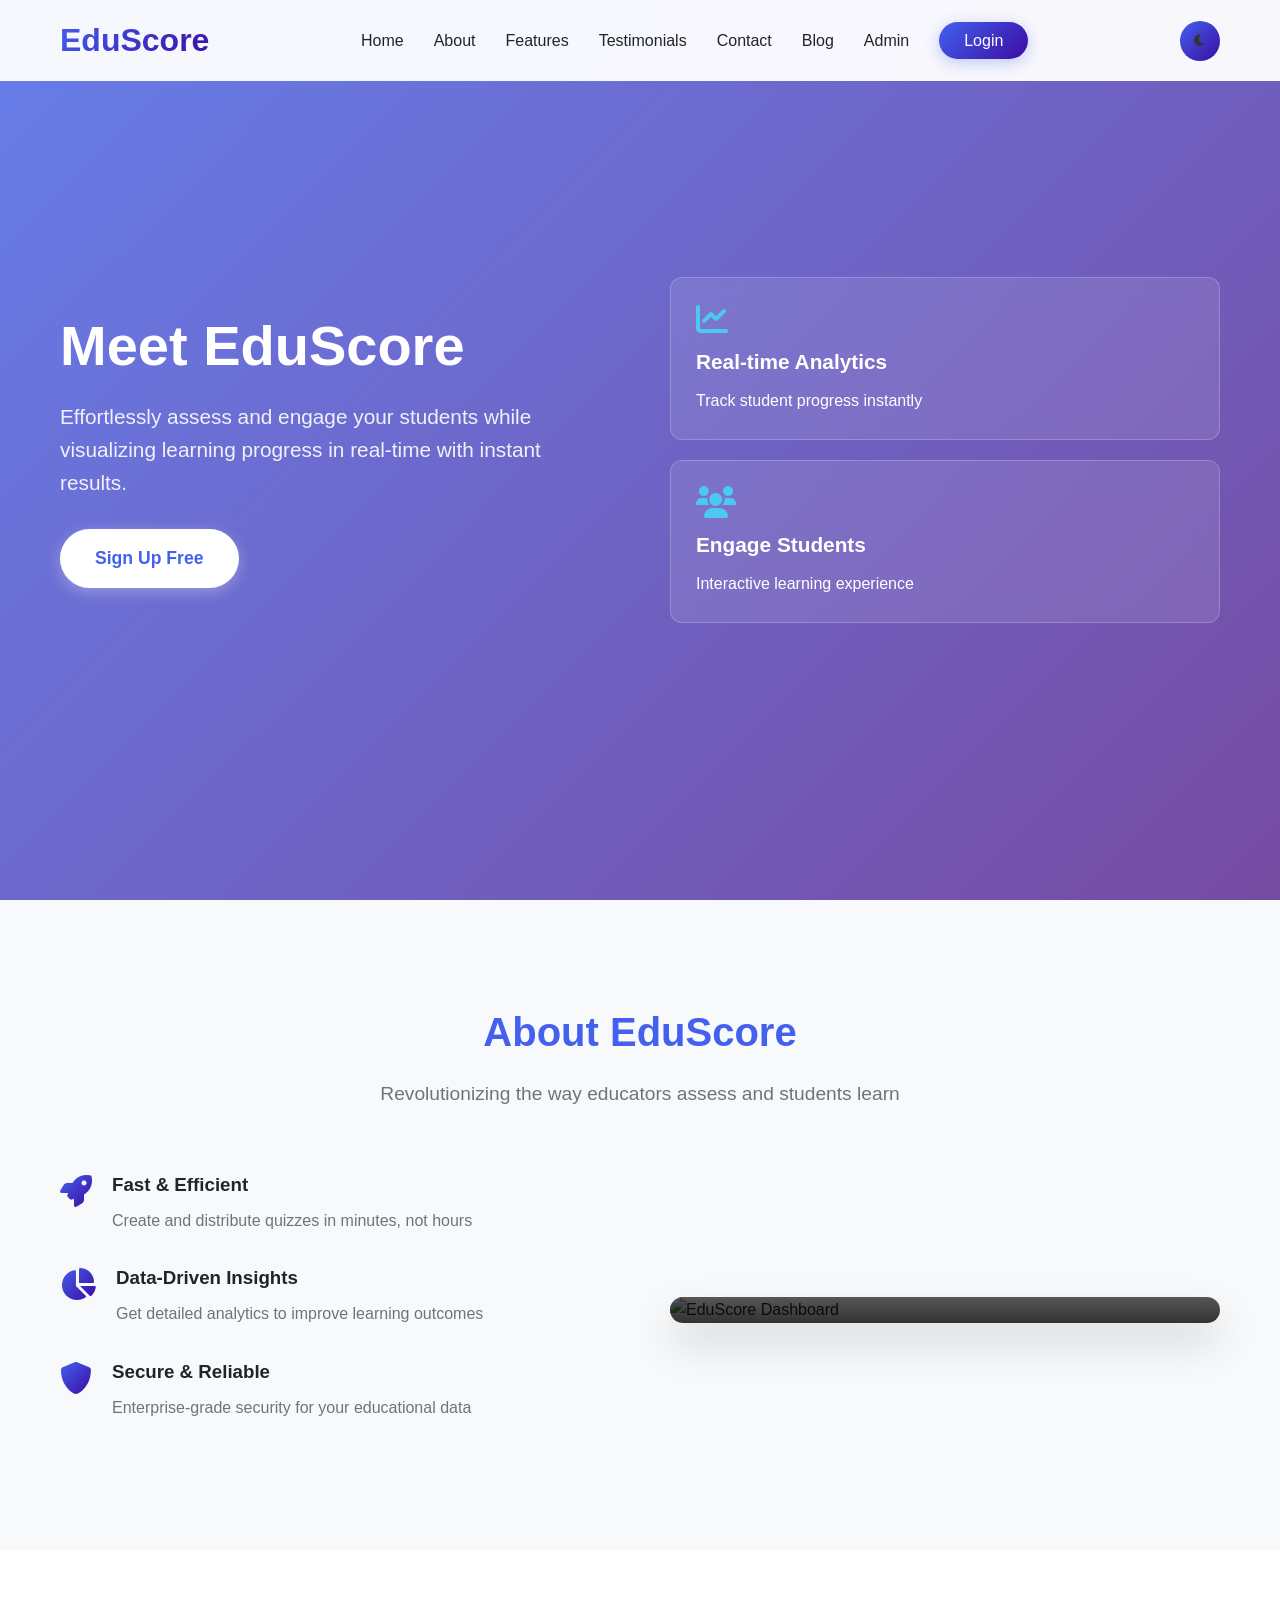
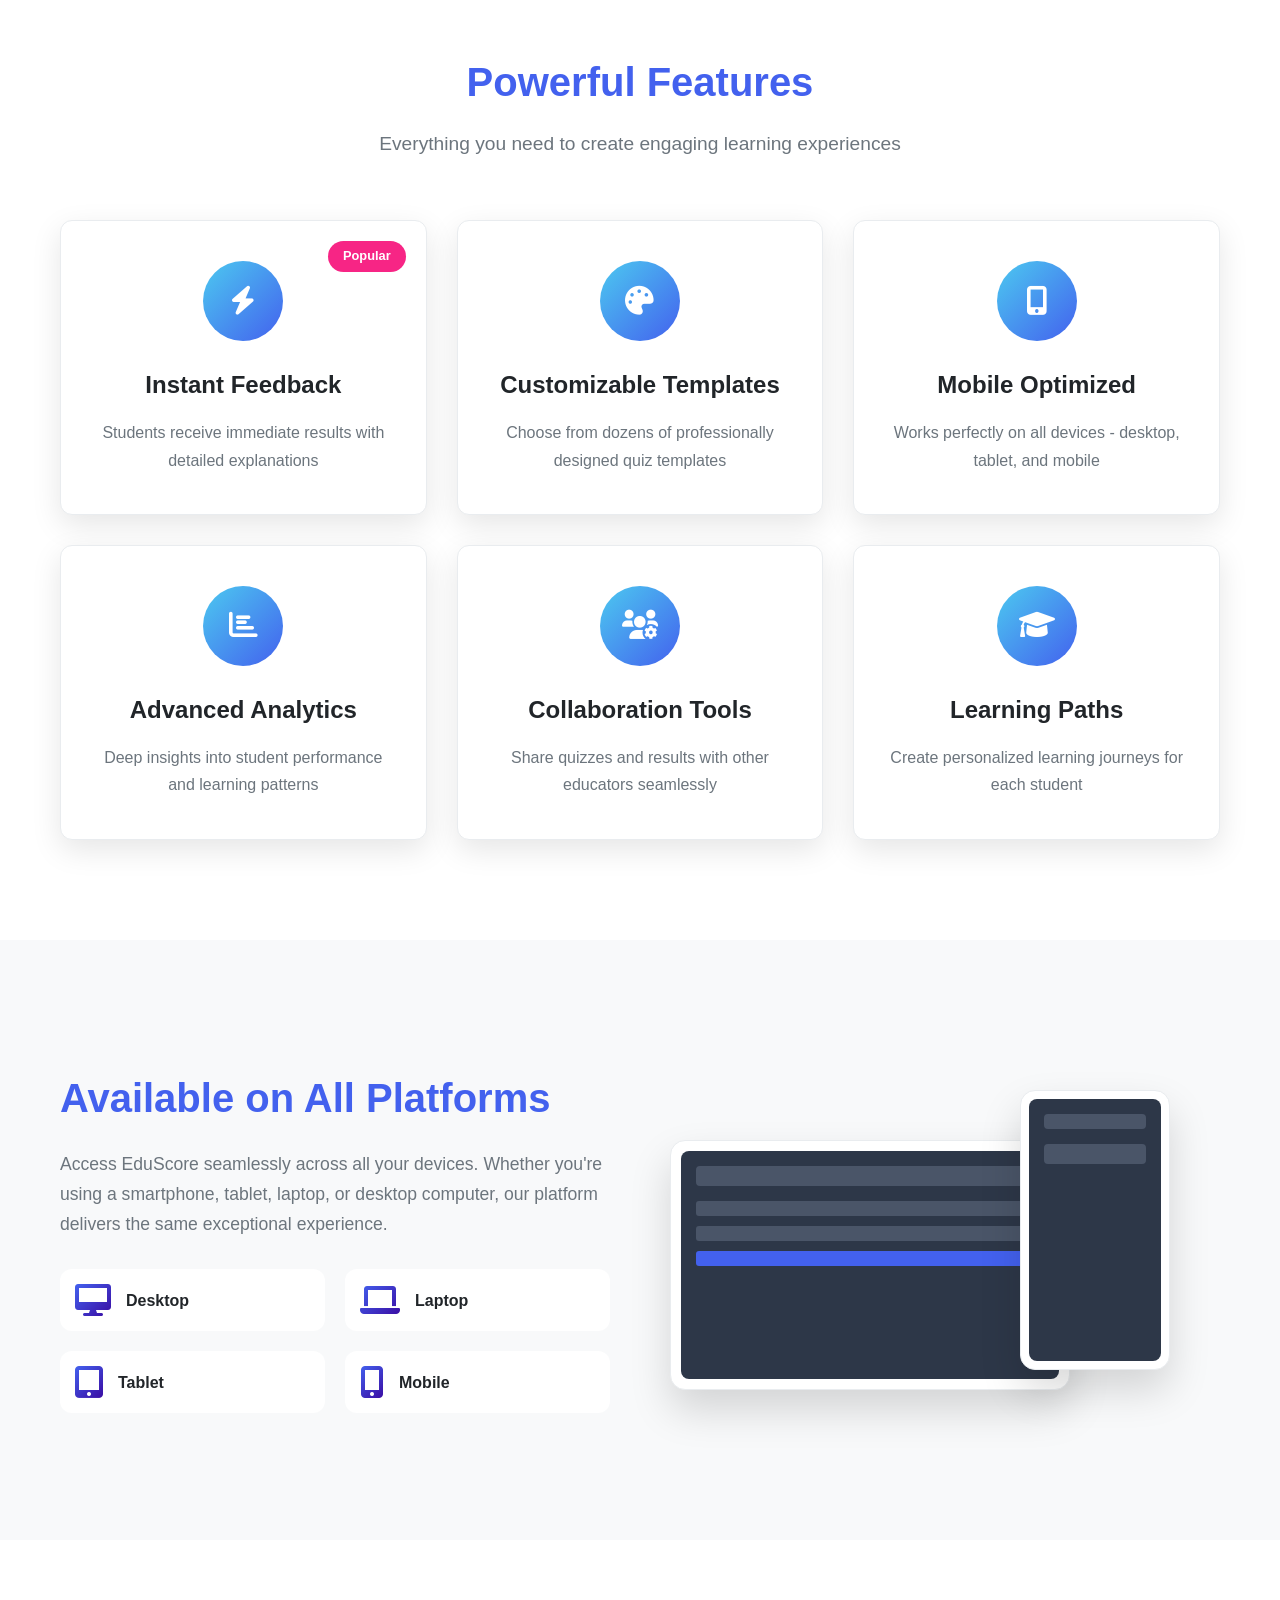
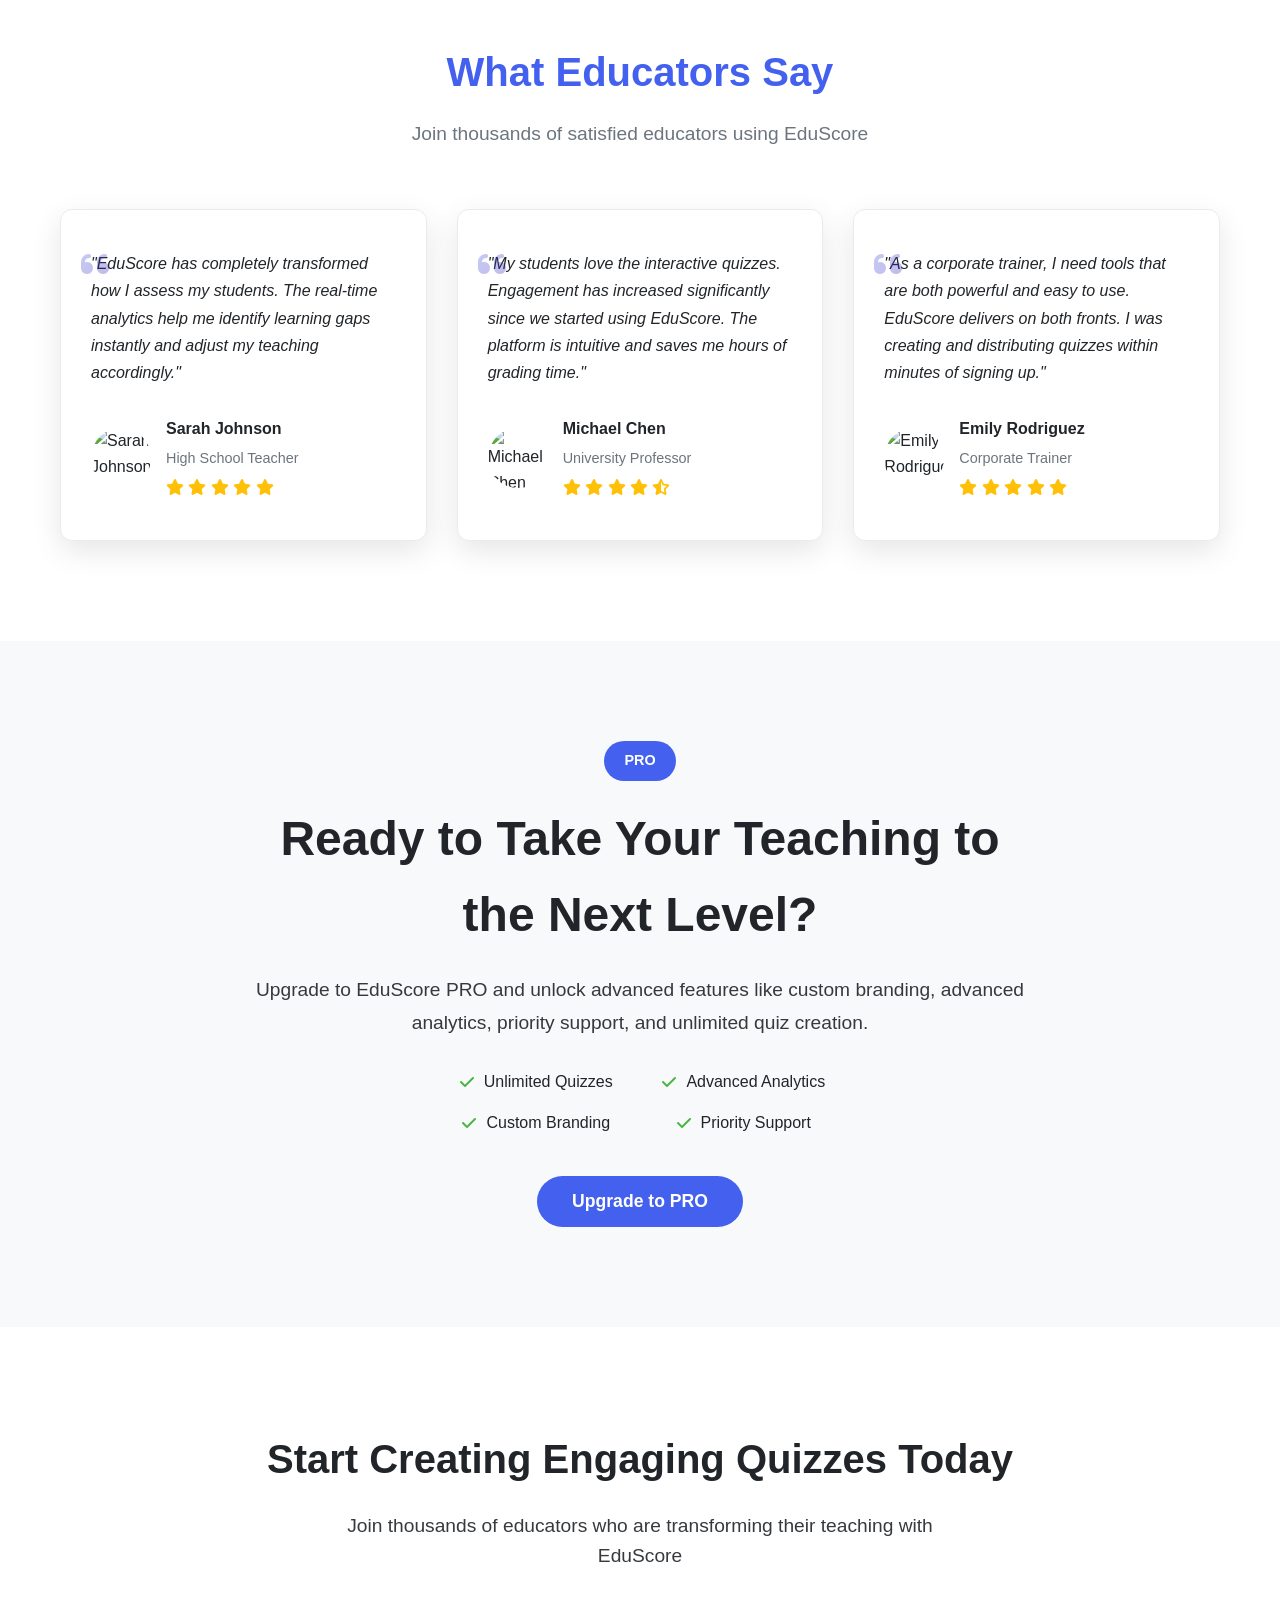
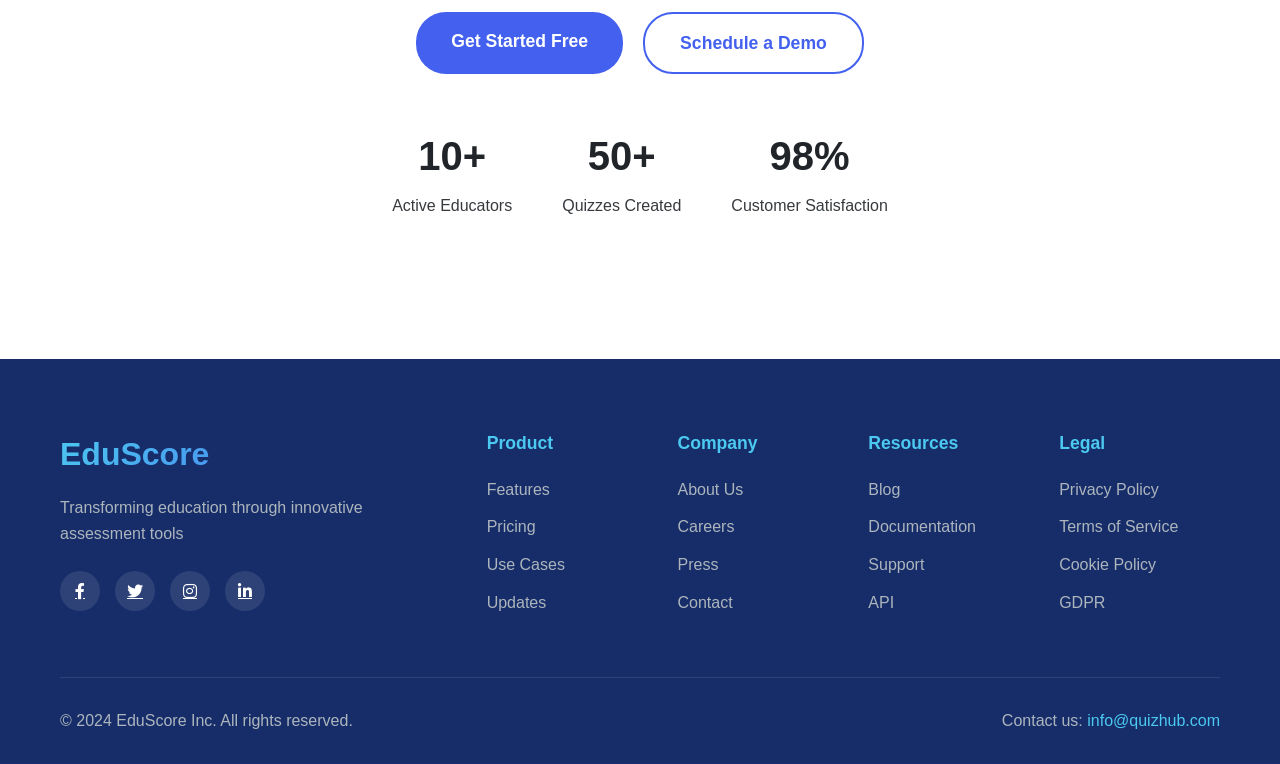
==== commit 49ac0613: "EduScore deploy" ====
--- a/index/index.html
+++ b/index/index.html
@@ -3,7 +3,7 @@
 <head>
     <meta charset="UTF-8">
     <meta name="viewport" content="width=device-width, initial-scale=1.0">
-    <title>Quizhub - Your Online Quiz Platform</title>
+    <title>EduScore - Your Online Quiz Platform</title>
     <link rel="stylesheet" href="styles.css">
     <link rel="stylesheet" href="https://cdnjs.cloudflare.com/ajax/libs/font-awesome/6.0.0-beta3/css/all.min.css">
 </head>
@@ -12,7 +12,7 @@
     <header id="main-header">
         <div class="container">
             <div class="logo">
-                <h1>Quizhub</h1>
+                <h1>EduScore</h1>
             </div>
             <nav>
                 <ul>
@@ -62,7 +62,7 @@
         <div class="hero-overlay"></div>
         <div class="container hero-content">
             <div class="hero-text">
-                <h2 class="animate-paragraph">Meet Quizhub</h2>
+                <h2 class="animate-paragraph">Meet EduScore</h2>
                 <p class="animate-paragraph">Effortlessly assess and engage your students while visualizing learning progress in real-time with instant results.</p>
                 <a href="#" class="btn-signup" id="signupBtn">Sign Up Free</a>
             </div>
@@ -85,7 +85,7 @@
     <section class="about section-alt" id="about">
         <div class="container">
             <div class="section-header">
-                <h2>About Quizhub</h2>
+                <h2>About EduScore</h2>
                 <p>Revolutionizing the way educators assess and students learn</p>
             </div>
             <div class="about-content">
@@ -114,7 +114,7 @@
                 </div>
                 <div class="about-image">
                     <div class="image-container">
-                        <img src="https://images.unsplash.com/photo-1580894894513-541e068a3e2b?ixlib=rb-4.0.3&auto=format&fit=crop&w=600&q=80" alt="Quizhub Dashboard">
+                        <img src="https://images.unsplash.com/photo-1580894894513-541e068a3e2b?ixlib=rb-4.0.3&auto=format&fit=crop&w=600&q=80" alt="EduScore Dashboard">
                         <div class="image-overlay">
                             <div class="stats">
                                 <div class="stat">
@@ -194,7 +194,7 @@
             <div class="platform-content">
                 <div class="platform-text">
                     <h2>Available on All Platforms</h2>
-                    <p>Access Quizhub seamlessly across all your devices. Whether you're using a smartphone, tablet, laptop, or desktop computer, our platform delivers the same exceptional experience.</p>
+                    <p>Access EduScore seamlessly across all your devices. Whether you're using a smartphone, tablet, laptop, or desktop computer, our platform delivers the same exceptional experience.</p>
                     <div class="platform-icons">
                         <div class="platform-icon">
                             <i class="fas fa-desktop"></i>
@@ -249,7 +249,7 @@
         <div class="container">
             <div class="section-header">
                 <h2>What Educators Say</h2>
-                <p>Join thousands of satisfied educators using Quizhub</p>
+                <p>Join thousands of satisfied educators using EduScore</p>
             </div>
             <div class="testimonials-grid">
                 <div class="testimonial-card">
@@ -257,7 +257,7 @@
                         <div class="quote-icon">
                             <i class="fas fa-quote-left"></i>
                         </div>
-                        <p>"Quizhub has completely transformed how I assess my students. The real-time analytics help me identify learning gaps instantly and adjust my teaching accordingly."</p>
+                        <p>"EduScore has completely transformed how I assess my students. The real-time analytics help me identify learning gaps instantly and adjust my teaching accordingly."</p>
                     </div>
                     <div class="testimonial-author">
                         <div class="author-avatar">
@@ -281,7 +281,7 @@
                         <div class="quote-icon">
                             <i class="fas fa-quote-left"></i>
                         </div>
-                        <p>"My students love the interactive quizzes. Engagement has increased significantly since we started using Quizhub. The platform is intuitive and saves me hours of grading time."</p>
+                        <p>"My students love the interactive quizzes. Engagement has increased significantly since we started using EduScore. The platform is intuitive and saves me hours of grading time."</p>
                     </div>
                     <div class="testimonial-author">
                         <div class="author-avatar">
@@ -305,7 +305,7 @@
                         <div class="quote-icon">
                             <i class="fas fa-quote-left"></i>
                         </div>
-                        <p>"As a corporate trainer, I need tools that are both powerful and easy to use. Quizhub delivers on both fronts. I was creating and distributing quizzes within minutes of signing up."</p>
+                        <p>"As a corporate trainer, I need tools that are both powerful and easy to use. EduScore delivers on both fronts. I was creating and distributing quizzes within minutes of signing up."</p>
                     </div>
                     <div class="testimonial-author">
                         <div class="author-avatar">
@@ -335,7 +335,7 @@
             <div class="pro-content">
                 <div class="pro-badge">PRO</div>
                 <h1>Ready to Take Your Teaching to the Next Level?</h1>
-                <p>Upgrade to Quizhub PRO and unlock advanced features like custom branding, advanced analytics, priority support, and unlimited quiz creation.</p>
+                <p>Upgrade to EduScore PRO and unlock advanced features like custom branding, advanced analytics, priority support, and unlimited quiz creation.</p>
                 <div class="pro-features">
                     <div class="pro-feature">
                         <i class="fas fa-check"></i>
@@ -364,7 +364,7 @@
         <div class="container">
             <div class="cta-content">
                 <h2>Start Creating Engaging Quizzes Today</h2>
-                <p>Join thousands of educators who are transforming their teaching with Quizhub</p>
+                <p>Join thousands of educators who are transforming their teaching with EduScore</p>
                 <div class="cta-buttons">
                     <a href="#" class="btn-primary">Get Started Free</a>
                     <a href="#" class="btn-secondary">Schedule a Demo</a>
@@ -392,7 +392,7 @@
         <div class="container footer-content">
             <div class="footer-main">
                 <div class="footer-brand">
-                    <h3>Quizhub</h3>
+                    <h3>EduScore</h3>
                     <p>Transforming education through innovative assessment tools</p>
                     <div class="social-media">
                         <a href="#"><i class="fab fa-facebook-f"></i></a>
@@ -441,7 +441,7 @@
                 </div>
             </div>
             <div class="footer-bottom">
-                <p>&copy; 2024 Quizhub Inc. All rights reserved.</p>
+                <p>&copy; 2024 EduScore Inc. All rights reserved.</p>
                 <div class="footer-contact">
                     <p>Contact us: <a href="mailto:info@quizhub.com">info@quizhub.com</a></p>
                 </div>
